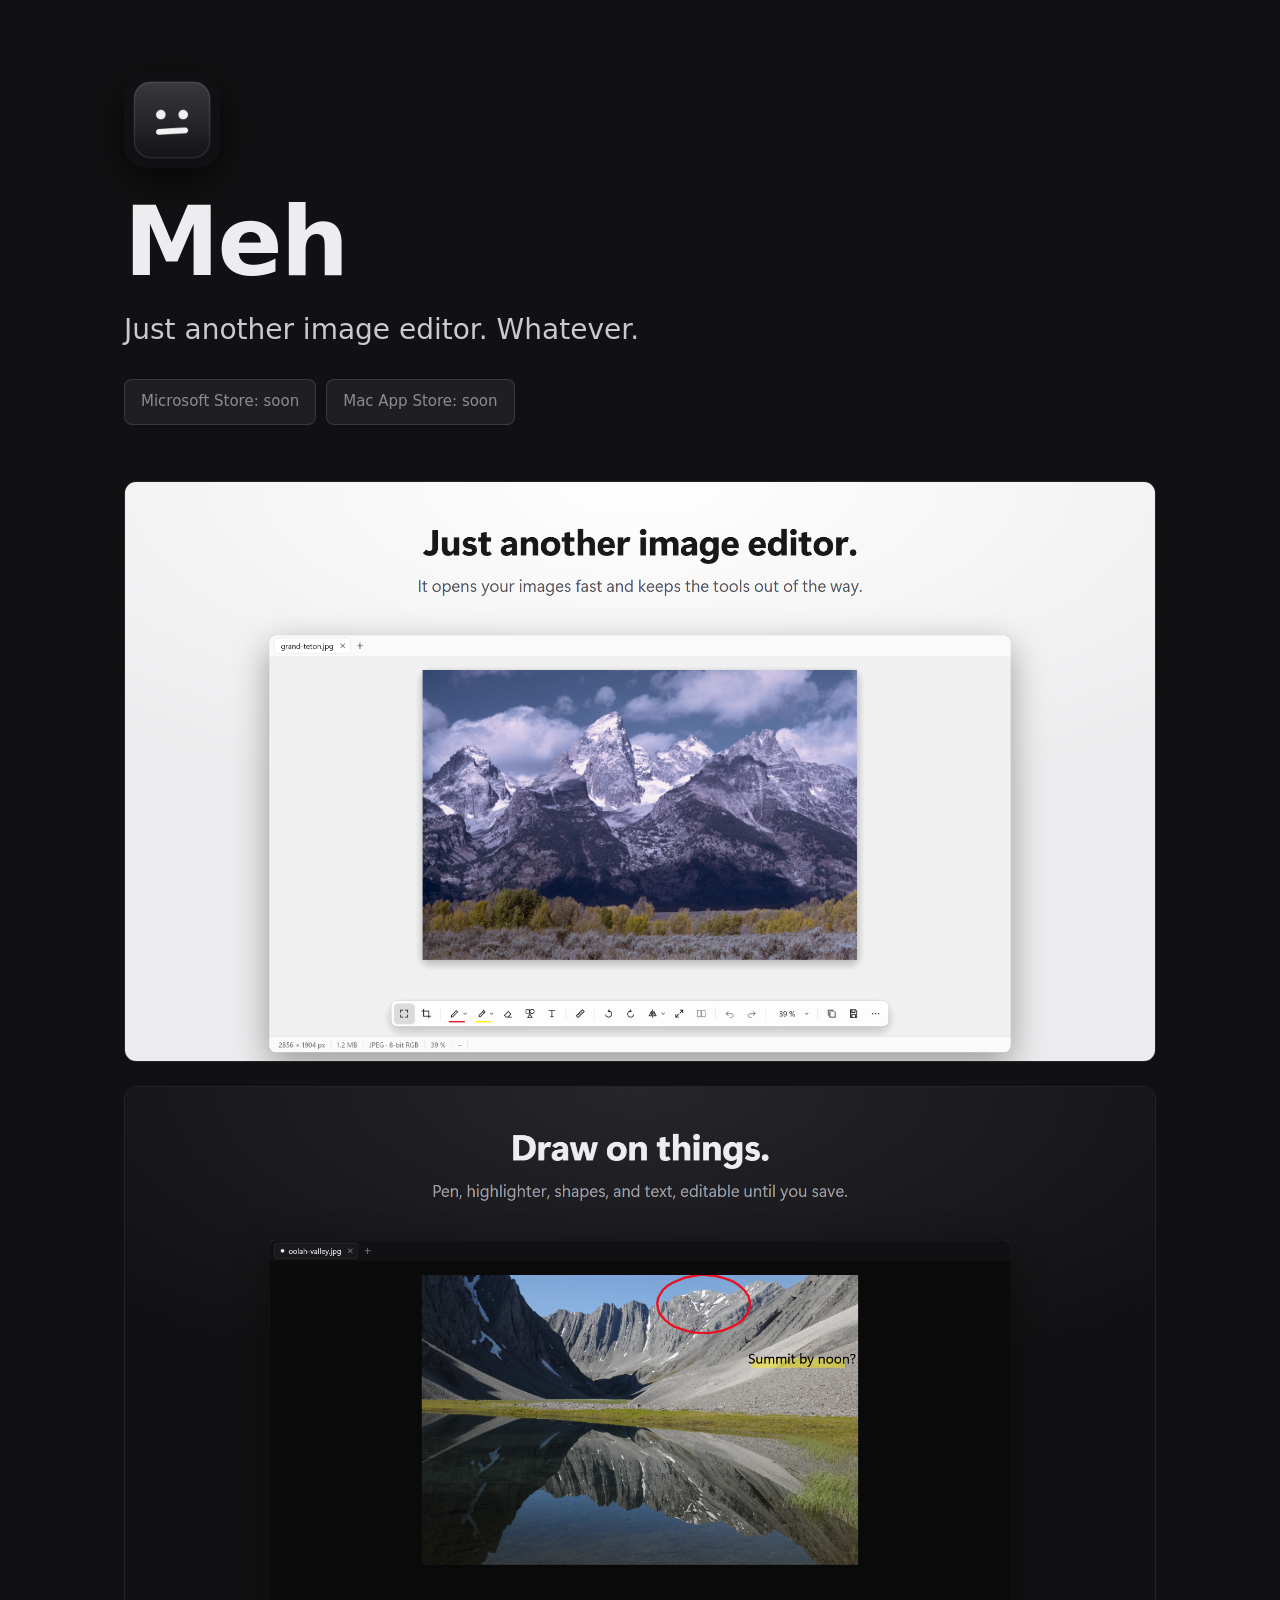
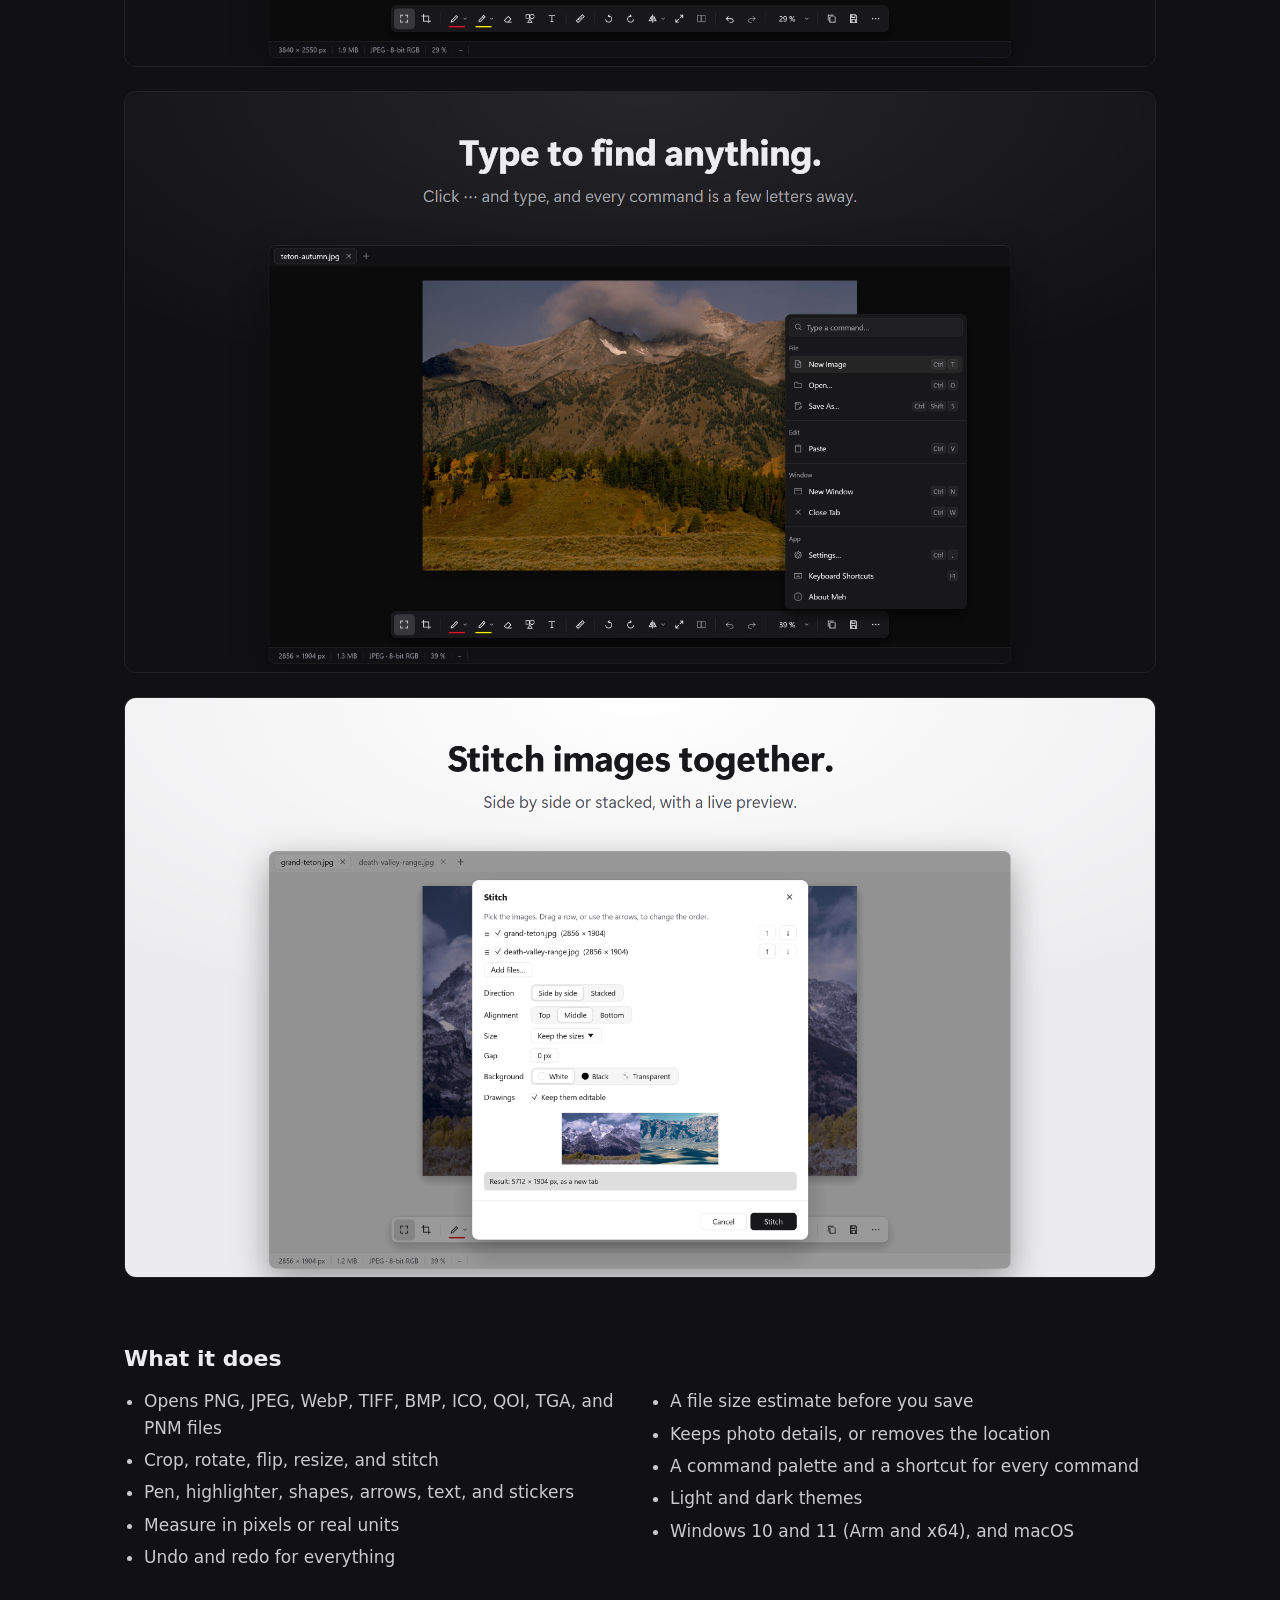
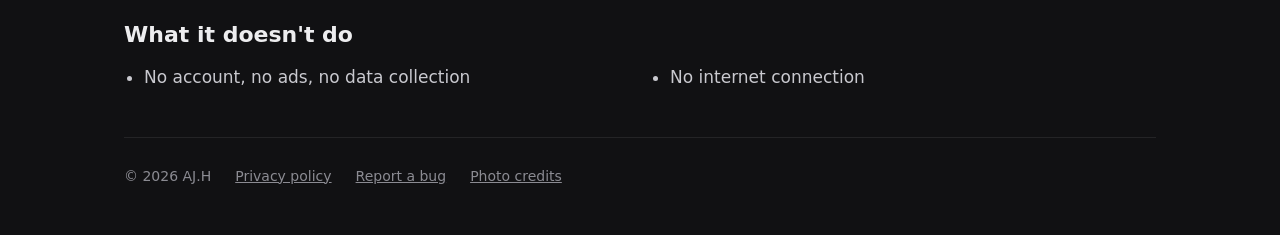
==== index.html @ 38610624 "Website, privacy policy, and issue templates" ====
<!DOCTYPE html>
<html lang="en">
<head>
<meta charset="utf-8">
<meta name="viewport" content="width=device-width, initial-scale=1">
<title>Meh: just another image editor</title>
<meta name="description" content="Meh is just another image viewer and editor for Windows and macOS, with no account, no ads, and no data collection.">
<meta property="og:title" content="Meh">
<meta property="og:description" content="Just another image editor. Whatever.">
<meta property="og:image" content="https://ajhsu.github.io/meh/assets/hero.png">
<link rel="icon" href="assets/favicon.png">
<style>
  * { box-sizing: border-box; }
  body { margin: 0; font: 17px/1.55 -apple-system, "Segoe UI Variable Text", "Segoe UI", system-ui, sans-serif; color: #ededef; background: #111113; }
  a { color: inherit; }
  .wrap { max-width: 1080px; margin: 0 auto; padding: 0 24px; }
  header { padding: 72px 0 40px; display: grid; gap: 18px; justify-items: start; }
  header img { width: 96px; height: 96px; border-radius: 22px; box-shadow: 0 12px 32px #0009; }
  h1 { font-size: clamp(48px, 9vw, 96px); line-height: 1; margin: 8px 0 0; letter-spacing: -0.02em; }
  .tag { font-size: clamp(20px, 3vw, 28px); color: #c9c9cf; margin: 0; }
  .get { display: flex; flex-wrap: wrap; gap: 10px; margin-top: 10px; }
  .get span { padding: 10px 16px; border-radius: 8px; background: #1f1f22; border: 1px solid #ffffff1f; color: #8b8b92; font-size: 15px; }
  .shots { display: grid; gap: 24px; padding: 16px 0 56px; }
  .shots img { width: 100%; border-radius: 12px; border: 1px solid #ffffff14; display: block; }
  section { padding: 8px 0 40px; }
  h2 { font-size: 22px; margin: 0 0 12px; }
  ul { margin: 0; padding-left: 20px; color: #c9c9cf; columns: 2; column-gap: 40px; }
  li { margin-bottom: 6px; break-inside: avoid; }
  footer { border-top: 1px solid #ffffff14; padding: 28px 0 48px; color: #8b8b92; font-size: 14px; display: flex; flex-wrap: wrap; gap: 8px 24px; }
  @media (max-width: 640px) { ul { columns: 1; } }
</style>
</head>
<body>
<div class="wrap">
  <header>
    <img src="assets/icon.png" alt="Meh app icon">
    <h1>Meh</h1>
    <p class="tag">Just another image editor. Whatever.</p>
    <div class="get"><span>Microsoft Store: soon</span><span>Mac App Store: soon</span></div>
  </header>

  <div class="shots">
    <img src="assets/screenshots/01-view-light.png" alt="Just another image editor. It opens your images fast and keeps the tools out of the way.">
    <img src="assets/screenshots/02-markup-dark.png" alt="Draw on things. Pen, highlighter, shapes, and text, editable until you save.">
    <img src="assets/screenshots/03-palette-dark.png" alt="Type to find anything. Click the more button and type, and every command is a few letters away.">
    <img src="assets/screenshots/05-stitch-light.png" alt="Stitch images together. Side by side or stacked, with a live preview.">
  </div>

  <section>
    <h2>What it does</h2>
    <ul>
      <li>Opens PNG, JPEG, WebP, TIFF, BMP, ICO, QOI, TGA, and PNM files</li>
      <li>Crop, rotate, flip, resize, and stitch</li>
      <li>Pen, highlighter, shapes, arrows, text, and stickers</li>
      <li>Measure in pixels or real units</li>
      <li>Undo and redo for everything</li>
      <li>A file size estimate before you save</li>
      <li>Keeps photo details, or removes the location</li>
      <li>A command palette and a shortcut for every command</li>
      <li>Light and dark themes</li>
      <li>Windows 10 and 11 (Arm and x64), and macOS</li>
    </ul>
  </section>

  <section>
    <h2>What it doesn't do</h2>
    <ul>
      <li>No account, no ads, no data collection</li>
      <li>No internet connection</li>
    </ul>
  </section>

  <footer>
    <span>© 2026 AJ.H</span>
    <a href="privacy.html">Privacy policy</a>
    <a href="https://github.com/ajhsu/meh/issues/new/choose">Report a bug</a>
    <a href="https://github.com/ajhsu/meh/blob/main/assets/PHOTO-CREDITS.md">Photo credits</a>
  </footer>
</div>
</body>
</html>
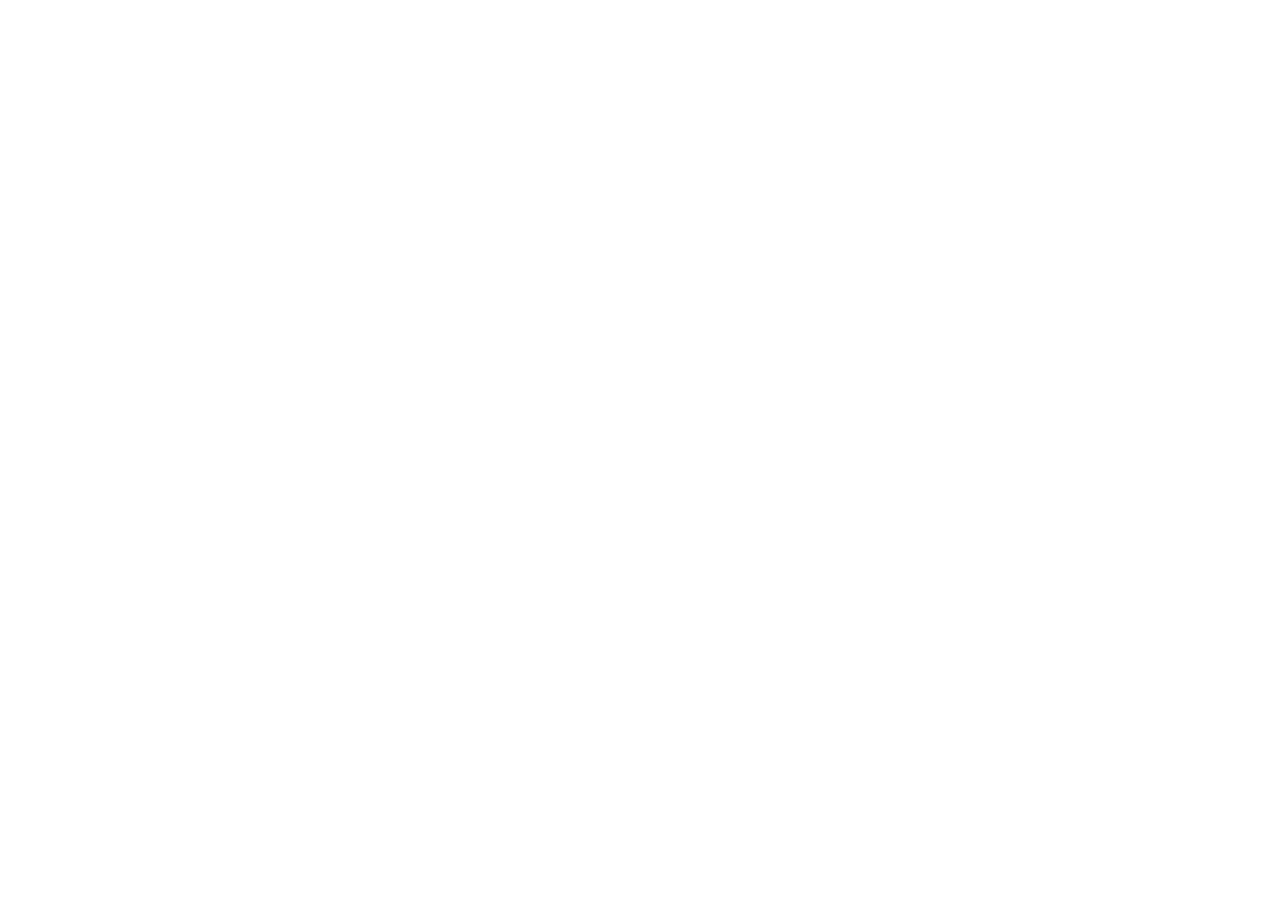
==== commit 418bbe4f: "Move the website to meh-app.com Cloudflare now serves the site on meh-app.com, as the Worker meh-app" ====
--- a/index.html
+++ b/index.html
@@ -2,80 +2,12 @@
 <html lang="en">
 <head>
 <meta charset="utf-8">
-<meta name="viewport" content="width=device-width, initial-scale=1">
-<title>Meh: just another image editor</title>
-<meta name="description" content="Meh is just another image viewer and editor for Windows and macOS, with no account, no ads, and no data collection.">
-<meta property="og:title" content="Meh">
-<meta property="og:description" content="Just another image editor. Whatever.">
-<meta property="og:image" content="https://ajhsu.github.io/meh/assets/hero.png">
-<link rel="icon" href="assets/favicon.png">
-<style>
-  * { box-sizing: border-box; }
-  body { margin: 0; font: 17px/1.55 -apple-system, "Segoe UI Variable Text", "Segoe UI", system-ui, sans-serif; color: #ededef; background: #111113; }
-  a { color: inherit; }
-  .wrap { max-width: 1080px; margin: 0 auto; padding: 0 24px; }
-  header { padding: 72px 0 40px; display: grid; gap: 18px; justify-items: start; }
-  header img { width: 96px; height: 96px; border-radius: 22px; box-shadow: 0 12px 32px #0009; }
-  h1 { font-size: clamp(48px, 9vw, 96px); line-height: 1; margin: 8px 0 0; letter-spacing: -0.02em; }
-  .tag { font-size: clamp(20px, 3vw, 28px); color: #c9c9cf; margin: 0; }
-  .get { display: flex; flex-wrap: wrap; gap: 10px; margin-top: 10px; }
-  .get span { padding: 10px 16px; border-radius: 8px; background: #1f1f22; border: 1px solid #ffffff1f; color: #8b8b92; font-size: 15px; }
-  .shots { display: grid; gap: 24px; padding: 16px 0 56px; }
-  .shots img { width: 100%; border-radius: 12px; border: 1px solid #ffffff14; display: block; }
-  section { padding: 8px 0 40px; }
-  h2 { font-size: 22px; margin: 0 0 12px; }
-  ul { margin: 0; padding-left: 20px; color: #c9c9cf; columns: 2; column-gap: 40px; }
-  li { margin-bottom: 6px; break-inside: avoid; }
-  footer { border-top: 1px solid #ffffff14; padding: 28px 0 48px; color: #8b8b92; font-size: 14px; display: flex; flex-wrap: wrap; gap: 8px 24px; }
-  @media (max-width: 640px) { ul { columns: 1; } }
-</style>
+<title>Meh</title>
+<meta name="robots" content="noindex">
+<link rel="canonical" href="https://meh-app.com/">
+<meta http-equiv="refresh" content="0; url=https://meh-app.com/">
 </head>
 <body>
-<div class="wrap">
-  <header>
-    <img src="assets/icon.png" alt="Meh app icon">
-    <h1>Meh</h1>
-    <p class="tag">Just another image editor. Whatever.</p>
-    <div class="get"><span>Microsoft Store: soon</span><span>Mac App Store: soon</span></div>
-  </header>
-
-  <div class="shots">
-    <img src="assets/screenshots/01-view-light.png" alt="Just another image editor. It opens your images fast and keeps the tools out of the way.">
-    <img src="assets/screenshots/02-markup-dark.png" alt="Draw on things. Pen, highlighter, shapes, and text, editable until you save.">
-    <img src="assets/screenshots/03-palette-dark.png" alt="Type to find anything. Click the more button and type, and every command is a few letters away.">
-    <img src="assets/screenshots/05-stitch-light.png" alt="Stitch images together. Side by side or stacked, with a live preview.">
-  </div>
-
-  <section>
-    <h2>What it does</h2>
-    <ul>
-      <li>Opens PNG, JPEG, WebP, TIFF, BMP, ICO, QOI, TGA, and PNM files</li>
-      <li>Crop, rotate, flip, resize, and stitch</li>
-      <li>Pen, highlighter, shapes, arrows, text, and stickers</li>
-      <li>Measure in pixels or real units</li>
-      <li>Undo and redo for everything</li>
-      <li>A file size estimate before you save</li>
-      <li>Keeps photo details, or removes the location</li>
-      <li>A command palette and a shortcut for every command</li>
-      <li>Light and dark themes</li>
-      <li>Windows 10 and 11 (Arm and x64), and macOS</li>
-    </ul>
-  </section>
-
-  <section>
-    <h2>What it doesn't do</h2>
-    <ul>
-      <li>No account, no ads, no data collection</li>
-      <li>No internet connection</li>
-    </ul>
-  </section>
-
-  <footer>
-    <span>© 2026 AJ.H</span>
-    <a href="privacy.html">Privacy policy</a>
-    <a href="https://github.com/ajhsu/meh/issues/new/choose">Report a bug</a>
-    <a href="https://github.com/ajhsu/meh/blob/main/assets/PHOTO-CREDITS.md">Photo credits</a>
-  </footer>
-</div>
+<p>Meh moved to <a href="https://meh-app.com/">meh-app.com</a>.</p>
 </body>
 </html>
